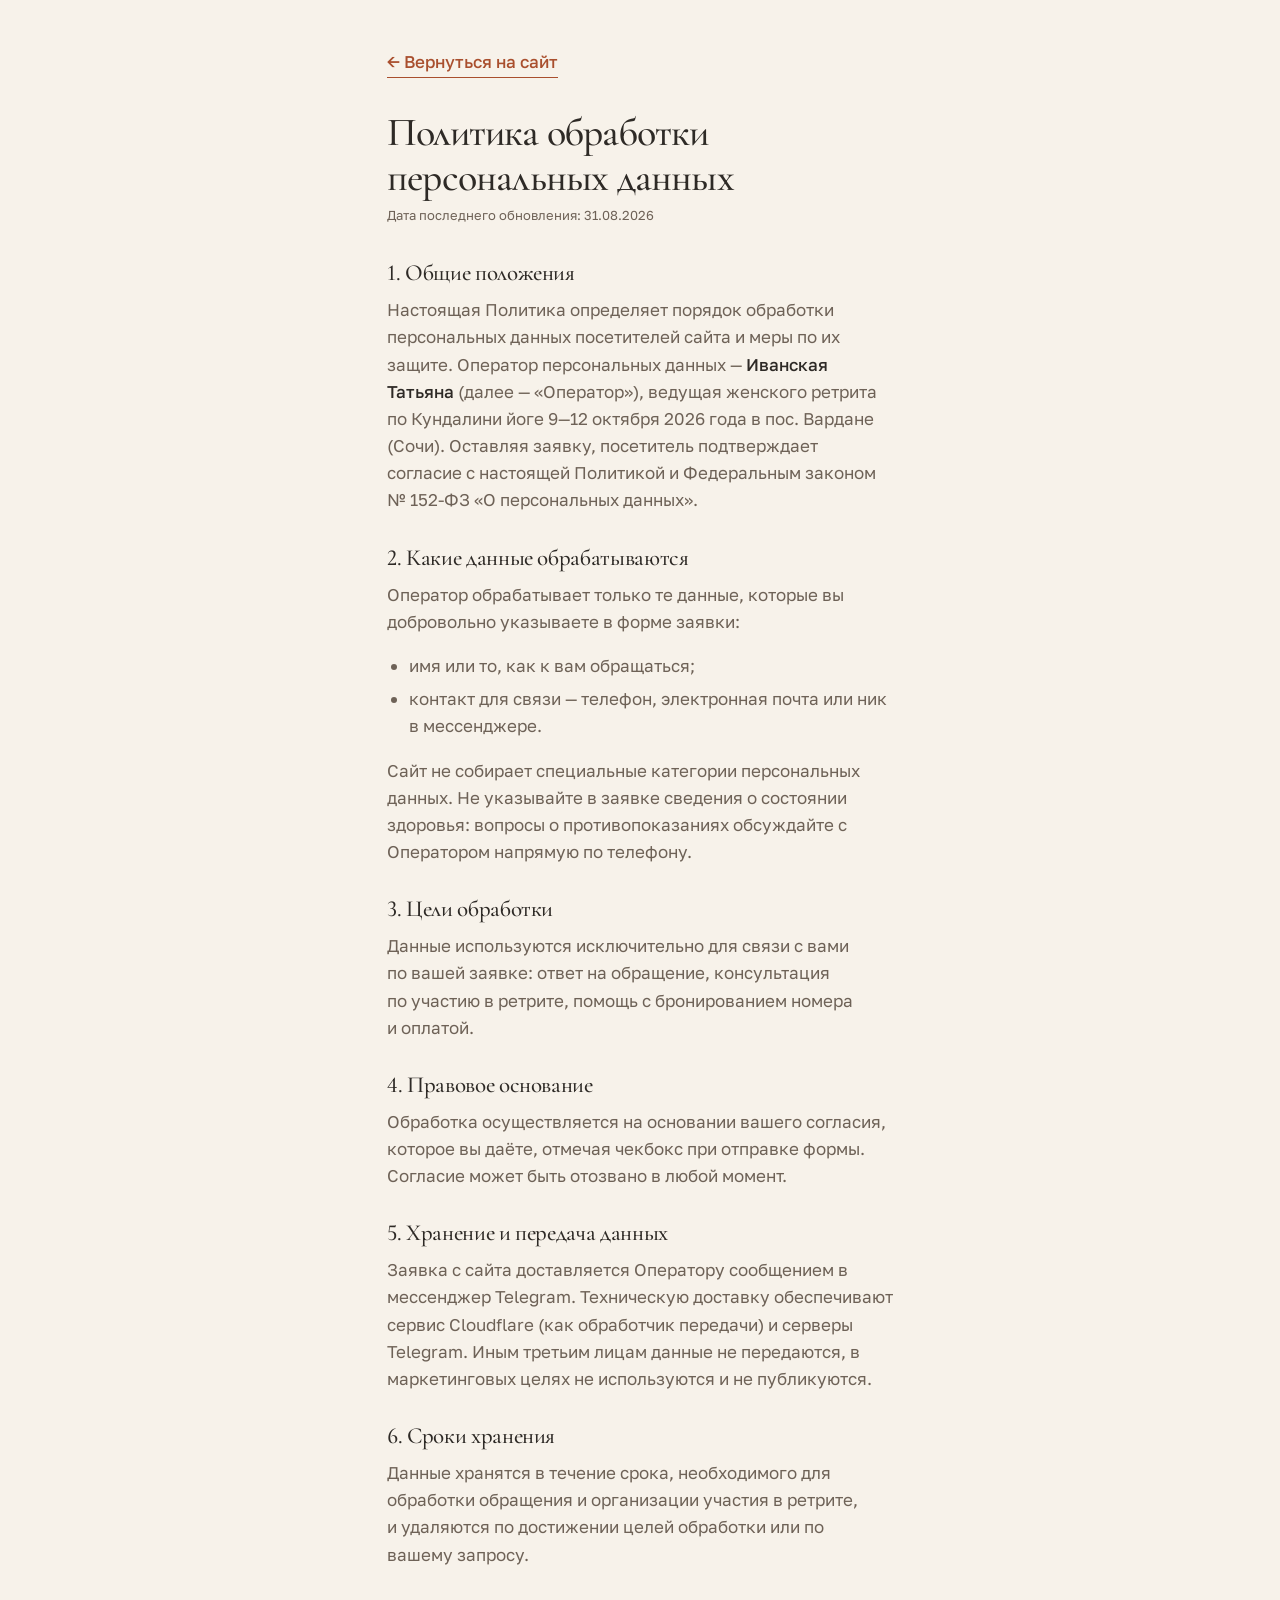
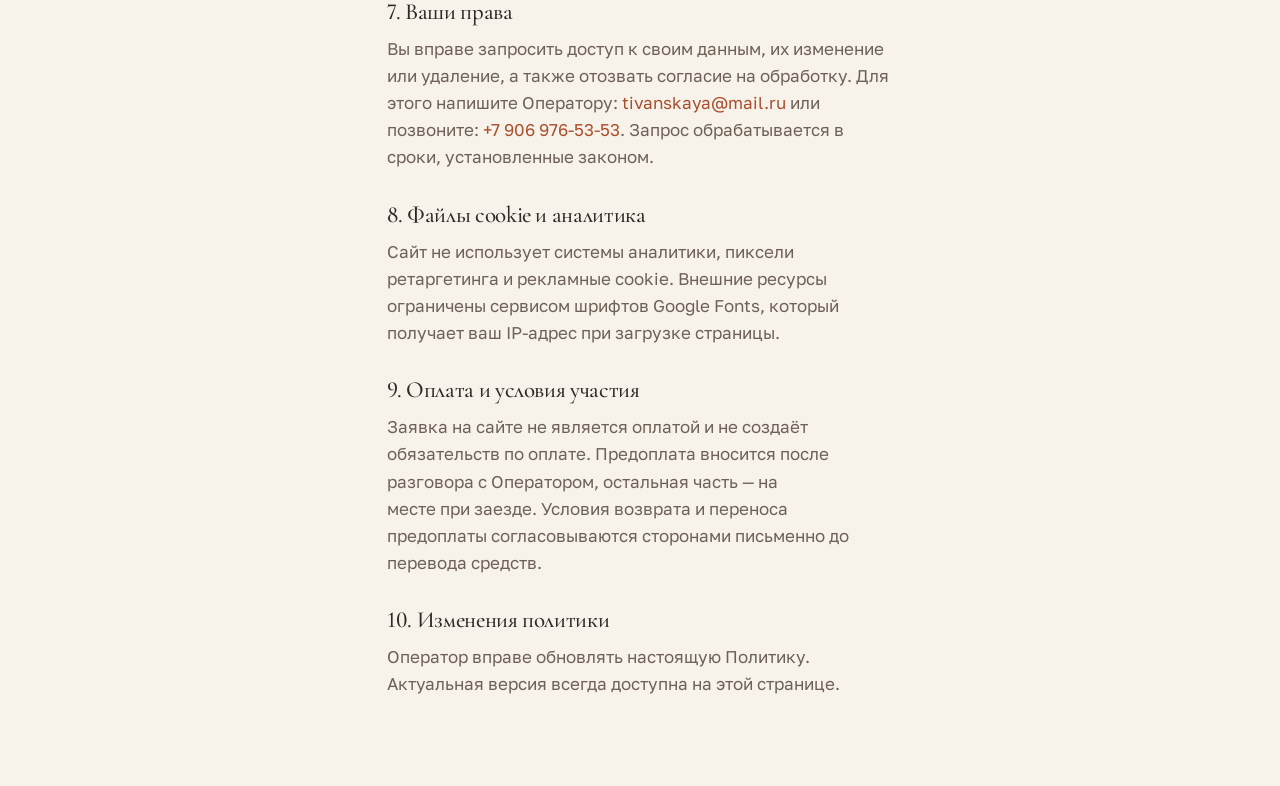
==== privacy.html @ 6db0ff9b "Лендинг женского ретрита в Вардане: первая версия Отдельный лендинг (не правка соседнего moresily.ru" ====
<!DOCTYPE html>
<html lang="ru">
<head>
<meta charset="UTF-8">
<meta name="viewport" content="width=device-width, initial-scale=1.0">
<meta name="robots" content="noindex">
<title>Политика обработки персональных данных — женский ретрит в Вардане</title>
<meta name="theme-color" content="#F7F2EA">
<link rel="icon" href="favicon.svg" type="image/svg+xml">
<link rel="preconnect" href="https://fonts.googleapis.com">
<link rel="preconnect" href="https://fonts.gstatic.com" crossorigin>
<link href="https://fonts.googleapis.com/css2?family=Cormorant+Garamond:wght@500&family=Golos+Text:wght@400;500&display=swap" rel="stylesheet">
<link rel="stylesheet" href="css/tokens.css">
<link rel="stylesheet" href="css/base.css">
<link rel="stylesheet" href="css/components.css">
<link rel="stylesheet" href="css/doc.css">
</head>
<body>
<article class="doc">
  <a class="link-u doc-back" href="./">← Вернуться на сайт</a>

  <h1>Политика обработки персональных данных</h1>
  <p class="cap doc-upd">Дата последнего обновления: 31.08.2026</p>

  <h2>1. Общие положения</h2>
  <p>Настоящая Политика определяет порядок обработки персональных данных посетителей сайта и меры по их защите. Оператор персональных данных — <b>Иванская Татьяна</b> (далее — «Оператор»), ведущая женского ретрита по Кундалини йоге 9—12 октября 2026 года в пос. Вардане (Сочи). Оставляя заявку, посетитель подтверждает согласие с настоящей Политикой и Федеральным законом № 152-ФЗ «О персональных данных».</p>

  <h2>2. Какие данные обрабатываются</h2>
  <p>Оператор обрабатывает только те данные, которые вы добровольно указываете в форме заявки:</p>
  <ul>
    <li>имя или то, как к вам обращаться;</li>
    <li>контакт для связи — телефон, электронная почта или ник в мессенджере.</li>
  </ul>
  <p>Сайт не собирает специальные категории персональных данных. Не указывайте в заявке сведения о состоянии здоровья: вопросы о противопоказаниях обсуждайте с Оператором напрямую по телефону.</p>

  <h2>3. Цели обработки</h2>
  <p>Данные используются исключительно для связи с вами по вашей заявке: ответ на обращение, консультация по участию в ретрите, помощь с бронированием номера и оплатой.</p>

  <h2>4. Правовое основание</h2>
  <p>Обработка осуществляется на основании вашего согласия, которое вы даёте, отмечая чекбокс при отправке формы. Согласие может быть отозвано в любой момент.</p>

  <h2>5. Хранение и передача данных</h2>
  <p>Заявка с сайта доставляется Оператору сообщением в мессенджер Telegram. Техническую доставку обеспечивают сервис Cloudflare (как обработчик передачи) и серверы Telegram. Иным третьим лицам данные не передаются, в маркетинговых целях не используются и не публикуются.</p>

  <h2>6. Сроки хранения</h2>
  <p>Данные хранятся в течение срока, необходимого для обработки обращения и организации участия в ретрите, и удаляются по достижении целей обработки или по вашему запросу.</p>

  <h2>7. Ваши права</h2>
  <p>Вы вправе запросить доступ к своим данным, их изменение или удаление, а также отозвать согласие на обработку. Для этого напишите Оператору: <a href="mailto:tivanskaya@mail.ru">tivanskaya@mail.ru</a> или позвоните: <a href="tel:+79069765353">+7 906 976-53-53</a>. Запрос обрабатывается в сроки, установленные законом.</p>

  <h2>8. Файлы cookie и аналитика</h2>
  <p>Сайт не использует системы аналитики, пиксели ретаргетинга и рекламные cookie. Внешние ресурсы ограничены сервисом шрифтов Google Fonts, который получает ваш IP-адрес при загрузке страницы.</p>

  <h2>9. Оплата и условия участия</h2>
  <p>Заявка на сайте не является оплатой и не создаёт обязательств по оплате. Предоплата вносится после разговора с Оператором, остальная часть — на месте при заезде. Условия возврата и переноса предоплаты согласовываются сторонами письменно до перевода средств.</p>

  <h2>10. Изменения политики</h2>
  <p>Оператор вправе обновлять настоящую Политику. Актуальная версия всегда доступна на этой странице.</p>
</article>
</body>
</html>
---- css/tokens.css ----
/* ============================================================
   ТОКЕНЫ. Арт-направление — Editorial (журнальный).
   Палитра светлая и тёплая: сливочная бумага, тёплые чернила,
   терракота как единственный акцент действия.

   Контрасты замерены (WCAG, отношение к --cream #F7F2EA):
     --ink   #2E2A26  → 12.8:1   наборный текст
     --ink-2 #6E6257  →  5.3:1   второстепенный текст
     --terra #A94F2E  →  4.9:1   акцент на светлом; на белом 5.5:1
   На тёмной заливке --deep #33403F:
     --cream → 9.7:1        --terra-lite #E0A46B → 5.0:1
   ⚠️ --terra на --deep даёт 2.0:1 — на тёмном берём только --terra-lite.
   ⚠️ --terra-lite на светлом даёт 1.9:1 — на светлом не применять.
   ============================================================ */
:root {
  /* цвет */
  --cream:#F7F2EA;
  --sand:#EDE3D6;
  --ink:#2E2A26;
  --ink-2:#6E6257;
  --ink-3:#5A4F45;   /* подписи 12–13px: 7.1:1 к --cream, --ink-2 даёт только 5.3 */
  --terra:#A94F2E;
  --terra-lite:#E0A46B;
  --deep:#33403F;

  --line:rgba(46,42,38,.18);
  --line-soft:rgba(46,42,38,.10);
  --line-cream:rgba(247,242,234,.24);
  --on-deep-2:rgba(247,242,234,.86);

  /* шкала: 88 / 46 / 26 / 21 / 17 / 15 / 13 */
  --fs-display:clamp(44px, 8.4vw, 88px);
  --fs-h2:clamp(30px, 4.6vw, 46px);
  --fs-h3:clamp(20px, 1.8vw, 26px);
  --fs-lead:clamp(18px, 1.6vw, 21px);
  --fs-body:16px;
  --fs-small:15px;
  --fs-label:12px;

  /* ритм: два значения вертикальных отступов, внутренние кратны 8 */
  --py:clamp(48px, 6.4vw, 80px);
  --py-lg:clamp(64px, 8.4vw, 108px);
  --px:20px;

  --w-page:1180px;
  --w-text:62ch;
  --hh:58px;              /* высота шапки */
  --r:4px;                /* Editorial: почти без скруглений */
  --ease:cubic-bezier(.33,1,.68,1);
}
@media (min-width:640px)  { :root { --px:40px;  --hh:64px; --fs-body:17px; --fs-label:13px; } }
@media (min-width:1024px) { :root { --px:64px;  --hh:72px; } }
@media (min-width:1280px) { :root { --px:88px; } }
---- css/base.css ----
/* ============================================================
   БАЗА: сброс, типографика, утилиты раскладки.
   Гарнитуры: Cormorant Garamond (заголовки, крупные цифры, цитаты)
   и Golos Text (текст и UI). Больше двух не вводить.
   ============================================================ */
*, *::before, *::after { box-sizing:border-box; }

html {
  -webkit-text-size-adjust:100%;
  scroll-behavior:smooth;
}

body {
  margin:0;
  background:var(--cream);
  color:var(--ink);
  overflow-x:hidden;
  font-family:'Golos Text', system-ui, -apple-system, sans-serif;
  font-weight:400;
  font-size:var(--fs-body);
  line-height:1.6;
  text-wrap:pretty;
  font-variant-numeric:lining-nums;
  -webkit-tap-highlight-color:transparent;
}

img { max-width:100%; display:block; }
p { margin:0 0 1em; }
p:last-child { margin-bottom:0; }

a { color:var(--terra); text-decoration:none; }

/* фокус виден всегда — иначе страница непроходима с клавиатуры */
:focus-visible { outline:2px solid var(--terra); outline-offset:3px; }

button, input, textarea, select { font:inherit; color:inherit; }
button { -webkit-tap-highlight-color:transparent; touch-action:manipulation; }

/* якорь не должен уезжать под фиксированную шапку */
[id] { scroll-margin-top:calc(var(--hh) + 16px); }

/* ---------- заголовки ---------- */
h1, h2, h3, blockquote, .display, .figure-n {
  font-family:'Cormorant Garamond', Georgia, 'Times New Roman', serif;
  font-weight:500;
  font-style:normal;
}
h1 { margin:0; font-size:var(--fs-display); line-height:1.02; letter-spacing:-.02em; }
h2 { margin:0 0 20px; font-size:var(--fs-h2); line-height:1.08; letter-spacing:-.015em; text-wrap:balance; }
h3 { margin:0 0 8px; font-size:var(--fs-h3); line-height:1.2; letter-spacing:-.01em; }

/* ---------- текстовые роли ---------- */
.lead { font-size:var(--fs-lead); line-height:1.5; color:var(--ink-2); }
.muted { color:var(--ink-2); }
.small { font-size:var(--fs-small); line-height:1.55; }
.cap { font-size:var(--fs-label); line-height:1.5; color:var(--ink-2); }
.text { max-width:var(--w-text); }

/* цифры всегда моноширинные по ширине знака — колонки не пляшут */
/* ⚠️ Cormorant Garamond по умолчанию даёт старостильные цифры: «11»
   выглядит как две палочки, а ноль проваливается ниже строки.
   Для чисел-фактов включаем маюскульные и табличные. */
.figure-n, .price, .stat-n, .card-n, .rail-n, time { font-variant-numeric:lining-nums tabular-nums; }

/* ---------- сигнатурный приём: линейка раздела ----------
   Одна тонкая линия, слева номер антиквой, справа лейбл в разрядку.
   Повторяется по странице пять раз и держит журнальный ритм. */
.rail {
  position:relative;
  display:flex;
  align-items:baseline;
  gap:16px;
  margin:0 0 28px;
  padding-top:14px;
}
/* линия — псевдоэлементом, чтобы её можно было прочертить (см. motion.css) */
.rail::before {
  content:'';
  position:absolute; inset:0 0 auto;
  height:1px; background:var(--ink);
  transform-origin:left;
}
.rail-n {
  font-family:'Cormorant Garamond', Georgia, serif;
  font-size:20px;
  line-height:1;
  color:var(--terra);
  font-variant-numeric:tabular-nums;
}
.rail-t {
  font-size:var(--fs-label);
  font-weight:500;
  letter-spacing:.16em;
  text-transform:uppercase;
  line-height:1.4;
  color:var(--ink-3);
}
.on-deep .rail::before { background:var(--line-cream); }
.on-deep .rail-n { color:var(--terra-lite); }
.on-deep .rail-t { color:var(--on-deep-2); }

/* ---------- секции и сетки ---------- */
.wrap { width:100%; max-width:var(--w-page); margin-inline:auto; }
.sec { padding:var(--py) var(--px); }
.sec--lg { padding-block:var(--py-lg); }
.sec--sand { background:var(--sand); }
.sec--deep { background:var(--deep); color:var(--cream); }

/* на тёмной заливке наборный текст сплошной, без прозрачности */
.on-deep h2, .on-deep h3, .on-deep p, .on-deep li { color:var(--cream); }
.on-deep .lead, .on-deep .muted, .on-deep .small { color:var(--on-deep-2); }
.on-deep a { color:var(--terra-lite); }

.grid { display:grid; gap:16px; }
.g2, .g3, .g4 { display:grid; gap:16px; grid-template-columns:1fr; }
@media (min-width:640px) {
  .g2 { grid-template-columns:repeat(2,1fr); }
  .g3 { grid-template-columns:repeat(2,1fr); }
  .g4 { grid-template-columns:repeat(2,1fr); gap:24px 20px; }
}
@media (min-width:1024px) {
  .g3 { grid-template-columns:repeat(3,1fr); }
  .g4 { grid-template-columns:repeat(4,1fr); }
}

.hr { height:1px; background:var(--line); border:0; margin:0; }
.on-deep .hr { background:var(--line-cream); }

/* ---------- доступность ---------- */
.sr-only {
  position:absolute; width:1px; height:1px; padding:0; margin:-1px;
  overflow:hidden; clip:rect(0 0 0 0); white-space:nowrap; border:0;
}
a.skip:focus {
  position:fixed; left:12px; top:12px; z-index:60;
  width:auto; height:auto; clip:auto; margin:0;
  background:var(--terra); color:#fff; padding:12px 20px; border-radius:var(--r);
}
---- css/components.css ----
/* ============================================================
   КОМПОНЕНТЫ: шапка, навигация, кнопки, карточки, аккордеоны,
   кадры, форма, липкая полоса действия.
   ============================================================ */

/* ---------- шапка ----------
   Страница начинается со светлого экрана, поэтому шапка сразу
   тёмным текстом по кремовому — без «прозрачной над фото» фазы. */
.hd {
  position:fixed; inset:0 0 auto; z-index:40;
  height:var(--hh);
  display:flex; align-items:center; justify-content:space-between;
  gap:16px;
  padding-inline:var(--px);
  background:rgba(247,242,234,.92);
  backdrop-filter:blur(10px);
  border-bottom:1px solid transparent;
  transition:border-color .25s ease;
}
.hd.is-scrolled { border-bottom-color:var(--line); }

.hd-brand {
  display:inline-flex; align-items:center; min-height:44px;
  font-family:'Cormorant Garamond', Georgia, serif;
  font-size:19px; line-height:1; letter-spacing:.01em; color:var(--ink);
  white-space:nowrap;
}
.hd-brand span { color:var(--terra); }

.hd-nav { display:none; gap:28px; }
.hd-nav a {
  display:inline-flex; align-items:center; min-height:44px;
  font-size:var(--fs-small); color:var(--ink-2);
  transition:color .2s var(--ease);
}
.hd-nav a:hover { color:var(--ink); }
/* .btn задаёт display:inline-flex тем же весом селектора и объявлен ниже,
   поэтому прячем кнопку шапки через .hd — иначе она вылезает на телефоне */
.hd .hd-cta { display:none; }
@media (min-width:1024px) {
  .hd-nav { display:flex; }
  .hd .hd-cta { display:inline-flex; }
}

.burger {
  display:inline-flex; flex-direction:column; justify-content:center; gap:5px;
  width:44px; height:44px; margin-right:-10px;
  padding:0 10px; border:0; background:none; cursor:pointer;
}
.burger span {
  display:block; height:1.5px; background:var(--ink);
  transition:transform .2s ease;
}
.burger[aria-expanded="true"] span:nth-child(1) { transform:translateY(3.25px) rotate(45deg); }
.burger[aria-expanded="true"] span:nth-child(2) { transform:translateY(-3.25px) rotate(-45deg); }
@media (min-width:1024px) { .burger { display:none; } }

.nav-panel { display:none; }
.nav-panel.is-open {
  display:flex; flex-direction:column;
  position:fixed; inset:var(--hh) 0 auto; z-index:39;
  padding:4px var(--px) 20px;
  background:var(--cream);
  border-bottom:1px solid var(--line);
}
.nav-panel a {
  color:var(--ink); font-size:17px; padding:15px 0;
  border-bottom:1px solid var(--line-soft);
}
.nav-panel a:last-child { border-bottom:0; color:var(--terra); }

/* ---------- кнопки ---------- */
.btn {
  display:inline-flex; align-items:center; justify-content:center; text-align:center;
  min-height:56px; padding:16px 32px;
  background:var(--terra); color:#fff;
  border:1px solid var(--terra); border-radius:var(--r);
  font-weight:500; font-size:17px; line-height:1.2; cursor:pointer;
  transition:background .2s var(--ease), border-color .2s var(--ease);
}
.btn:hover { background:#8F4326; border-color:#8F4326; color:#fff; }
.btn:active { background:#7C3A20; border-color:#7C3A20; }
.btn[disabled] { opacity:.55; cursor:default; }

.btn--ghost {
  background:none; color:var(--ink); border-color:var(--ink);
  min-height:48px; padding:12px 26px; font-size:var(--fs-small);
}
.btn--ghost:hover { background:var(--ink); color:var(--cream); border-color:var(--ink); }
.on-deep .btn--ghost { color:var(--cream); border-color:var(--line-cream); }
.on-deep .btn--ghost:hover { background:var(--cream); color:var(--ink); border-color:var(--cream); }

.link-u {
  display:inline-block; font-weight:500;
  border-bottom:1px solid currentColor; padding-bottom:2px;
  transition:opacity .2s var(--ease);
}
.link-u:hover { opacity:.7; }

.cta-note { margin:12px 0 0; font-size:var(--fs-small); color:var(--ink-2); }
.on-deep .cta-note { color:var(--on-deep-2); }

/* ---------- карточки ---------- */
.card {
  padding:24px 22px;
  background:var(--sand);
  border-radius:var(--r);
}
@media (min-width:1024px) { .card { padding:32px 28px; } }
.card p { color:var(--ink-2); margin:0; }
.card h3 { margin:0 0 8px; }
.sec--sand .card { background:var(--cream); }
.on-deep .card { background:rgba(247,242,234,.08); }
.on-deep .card p { color:var(--on-deep-2); }

.card-n {
  display:block; margin-bottom:14px;
  font-family:'Cormorant Garamond', Georgia, serif;
  font-size:30px; line-height:1; color:var(--terra);
  font-variant-numeric:tabular-nums;
}

/* строчный список «пункт — описание», без рамок */
.rows { list-style:none; margin:0; padding:0; }
.rows li {
  display:grid; gap:2px;
  padding:18px 0;
  border-top:1px solid var(--line-soft);
}
.rows li:last-child { border-bottom:1px solid var(--line-soft); }
.rows b { font-weight:500; }
.rows span { color:var(--ink-2); max-width:var(--w-text); }
@media (min-width:640px) {
  .rows li { grid-template-columns:minmax(0,260px) minmax(0,1fr); gap:24px; }
}
.on-deep .rows li { border-color:var(--line-cream); }
.on-deep .rows span { color:var(--on-deep-2); }

/* ---------- цифры ---------- */
.stats { display:grid; grid-template-columns:repeat(2,1fr); gap:28px 20px; }
@media (min-width:640px) { .stats { grid-template-columns:repeat(4,1fr); } }
.stat-n {
  display:block;
  font-family:'Cormorant Garamond', Georgia, serif;
  font-weight:500;
  font-size:clamp(38px, 5.6vw, 62px);
  line-height:1;
  letter-spacing:-.02em;
}
.stat-l {
  display:block; margin-top:10px;
  font-size:var(--fs-label); font-weight:500;
  letter-spacing:.12em; text-transform:uppercase;
  color:var(--ink-3);
}
.stat-n em { font-style:normal; color:var(--terra); }
.on-deep .stat-l { color:var(--on-deep-2); }
.on-deep .stat-n em { color:var(--terra-lite); }

/* ---------- аккордеон ----------
   <details> работает без JS и с клавиатуры, текст всегда в DOM.
   От 1024px JS раскрывает всё и прячет знак. */
.acc { border-top:1px solid var(--line-soft); }
.acc:last-of-type { border-bottom:1px solid var(--line-soft); }
.acc > summary {
  display:grid; grid-template-columns:minmax(0,1fr) 24px; gap:16px;
  align-items:start;
  padding:18px 0; min-height:44px;
  list-style:none; cursor:pointer;
}
.acc > summary::-webkit-details-marker { display:none; }
.acc > summary h3 { margin:0; }
.acc-sign {
  justify-self:end; align-self:center;
  font-family:'Cormorant Garamond', Georgia, serif;
  font-size:24px; line-height:1; color:var(--terra);
}
.acc:not([open]) .acc-sign::before { content:'+'; }
.acc[open] .acc-sign::before { content:'\2212'; }
.acc-body { padding:0 0 20px; max-width:var(--w-text); }
.acc-body p { color:var(--ink-2); margin:0; }
.on-deep .acc, .on-deep .acc:last-of-type { border-color:var(--line-cream); }
.on-deep .acc-sign { color:var(--terra-lite); }
.on-deep .acc-body p { color:var(--on-deep-2); }

/* ---------- кадры ----------
   aspect-ratio + cover: подстановка другого файла не двигает вёрстку. */
.ph { position:relative; overflow:hidden; background:var(--sand); border-radius:var(--r); }
.ph img { width:100%; height:100%; object-fit:cover; }
.ph-cap {
  margin:10px 0 0;
  font-size:var(--fs-label); line-height:1.5; color:var(--ink-3);
}
figure { margin:0; }

/* полоса-пауза во всю ширину экрана */
.bleed { position:relative; height:clamp(220px, 32vw, 420px); }
.bleed .ph { position:absolute; inset:0; border-radius:0; }
.bleed .scrim {
  position:absolute; inset:0; z-index:1;
  background:linear-gradient(to top, rgba(30,28,25,.8) 0%, rgba(30,28,25,.3) 46%, rgba(30,28,25,0) 78%);
}
.bleed figcaption {
  position:absolute; inset:auto 0 0; z-index:2;
  margin:0; padding:0 var(--px) clamp(22px, 3vw, 40px);
  color:var(--cream);
}
.bleed figcaption > * { max-width:var(--w-page); margin-inline:auto; }
.bleed-h {
  font-family:'Cormorant Garamond', Georgia, serif;
  font-weight:500;
  font-size:clamp(26px, 3.6vw, 42px); line-height:1.1; margin:0 0 6px;
  color:var(--cream);
}
.bleed-p { margin:0; max-width:52ch; color:rgba(247,242,234,.9); font-size:var(--fs-small); }

/* ---------- форма ---------- */
.field { display:grid; gap:6px; }
.field label {
  font-size:var(--fs-label); font-weight:500;
  letter-spacing:.1em; text-transform:uppercase; color:var(--on-deep-2);
}
.field input[type=text] {
  width:100%;
  /* 16px минимум: на меньшем iOS зумит страницу при фокусе */
  font-size:16px;
  color:var(--cream); background:transparent;
  border:1px solid var(--line-cream); border-radius:var(--r);
  padding:16px 18px; min-height:56px;
  transition:border-color .18s ease;
}
.field input::placeholder { color:rgba(247,242,234,.5); }
.field input:focus { outline:none; border-color:var(--terra-lite); }
.field input[aria-invalid="true"] { border-color:var(--terra-lite); }
.field-err { margin:0; font-size:var(--fs-small); color:var(--terra-lite); }

.consent { display:grid; grid-template-columns:24px minmax(0,1fr); gap:12px; align-items:center; min-height:44px; }
.consent input { width:24px; height:24px; margin:0; accent-color:var(--terra-lite); }
.consent label {
  font-size:var(--fs-small); line-height:1.5; color:var(--on-deep-2);
  text-transform:none; letter-spacing:0; font-weight:400;
}
.consent a { color:var(--cream); border-bottom:1px solid var(--line-cream); }

.form-status { margin:0; font-size:var(--fs-small); line-height:1.55; color:var(--cream); }
.form-status.is-err { color:var(--terra-lite); }
.hp { position:absolute; left:-9999px; width:1px; height:1px; overflow:hidden; }

/* ---------- липкая полоса действия ---------- */
.bar {
  position:fixed; inset:auto 0 0; z-index:35;
  display:none; grid-template-columns:minmax(0,1fr) auto;
  gap:12px; align-items:center;
  padding:10px 16px calc(10px + env(safe-area-inset-bottom));
  background:rgba(51,64,63,.97);
  transform:translateY(110%);
  transition:transform .2s ease;
}
.bar.is-shown { transform:none; }
.bar p { margin:0; font-size:12px; line-height:1.35; color:var(--on-deep-2); }
.bar b { display:block; color:var(--cream); font-weight:500; font-size:14px; white-space:nowrap; }
@media (min-width:400px) { .bar p { font-size:13px; } .bar b { font-size:15px; } }
.bar .btn { min-height:44px; padding:11px 20px; font-size:var(--fs-small); }
@media (max-width:1023px) {
  .bar { display:grid; }
  body { padding-bottom:76px; }
}
---- css/doc.css ----
/* Текстовая страница (политика, оферта): одна колонка, мера строки
   по --w-text, без шапки и липких панелей. */
.doc {
  max-width:var(--w-text);
  margin-inline:auto;
  padding:48px var(--px) 88px;
}
.doc-back { margin-bottom:32px; color:var(--terra); }
.doc h1 { font-size:clamp(28px, 4vw, 40px); line-height:1.12; margin:0 0 6px; }
.doc-upd { margin:0 0 36px; }
.doc h2 { font-size:var(--fs-h3); margin:32px 0 10px; }
.doc p, .doc li { color:var(--ink-2); }
.doc b { color:var(--ink); font-weight:500; }
.doc ul { padding-left:22px; margin:0 0 1em; }
.doc li { margin-bottom:6px; }
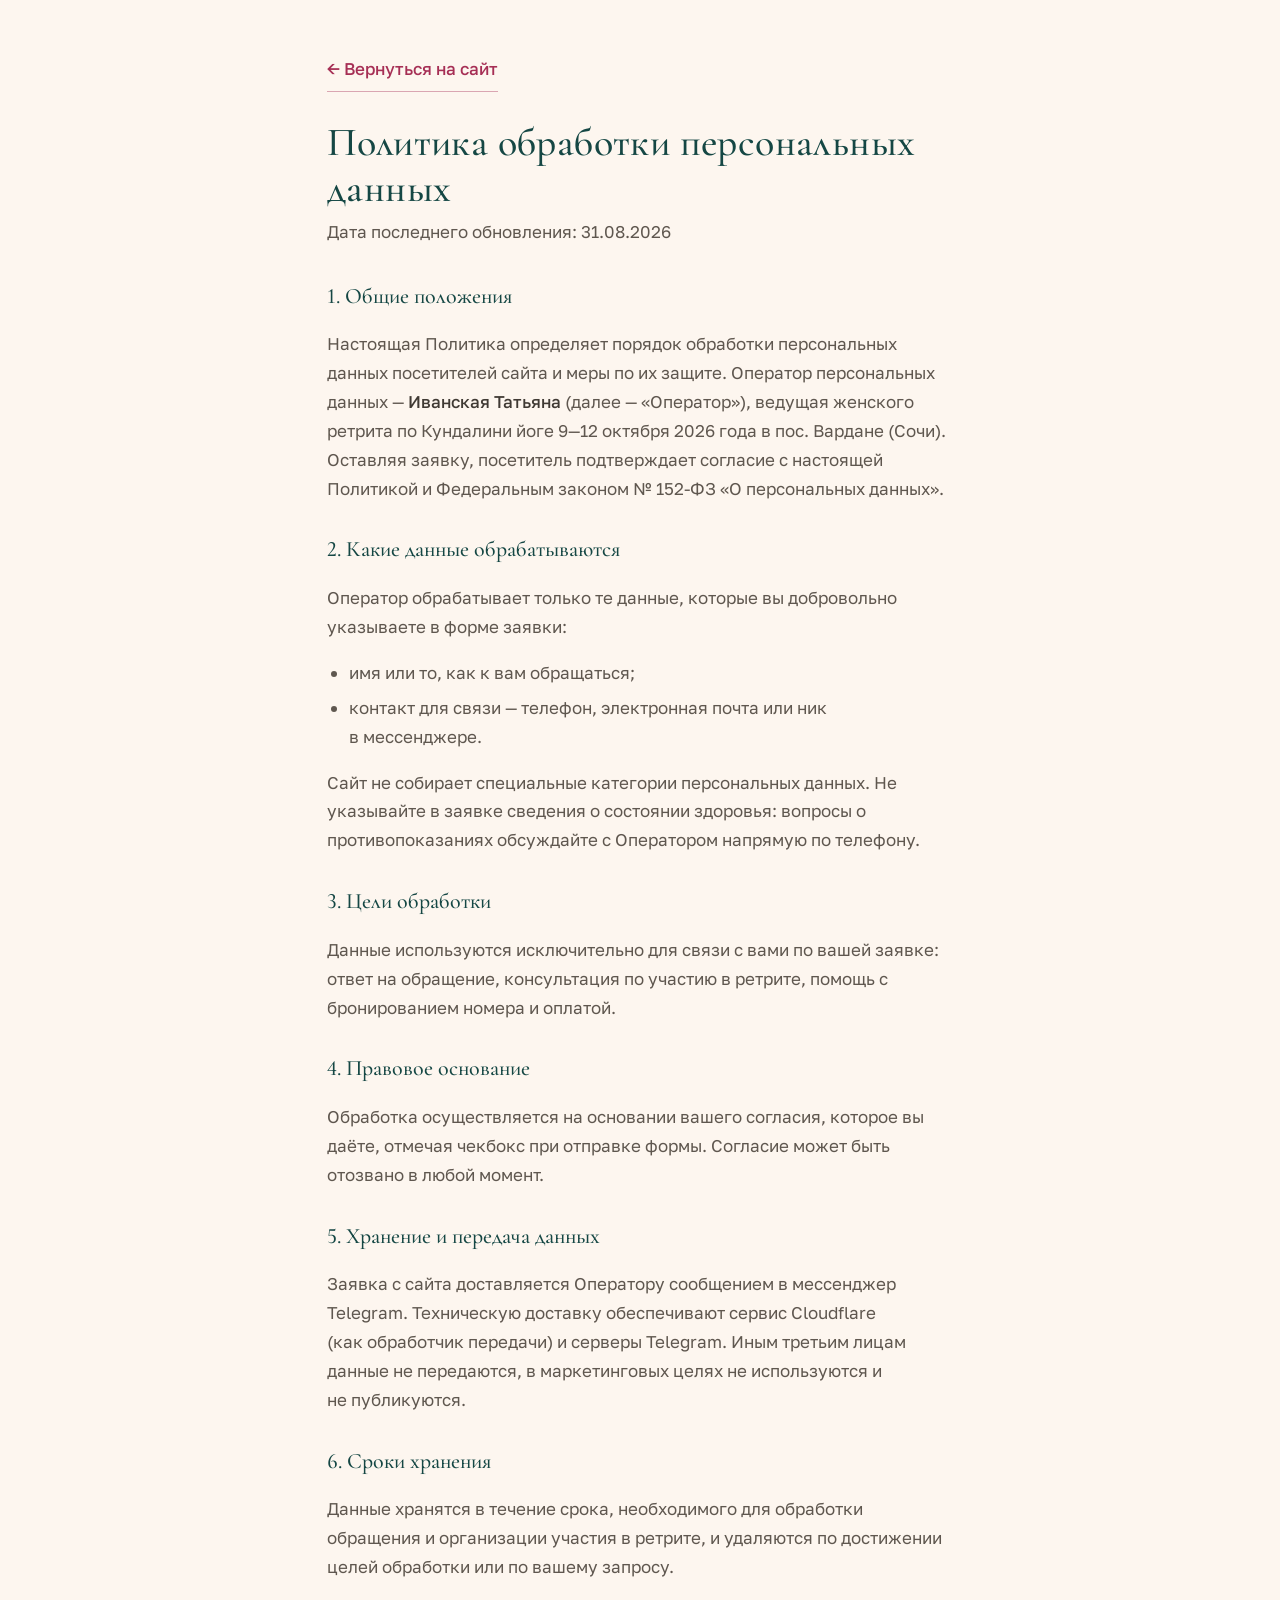
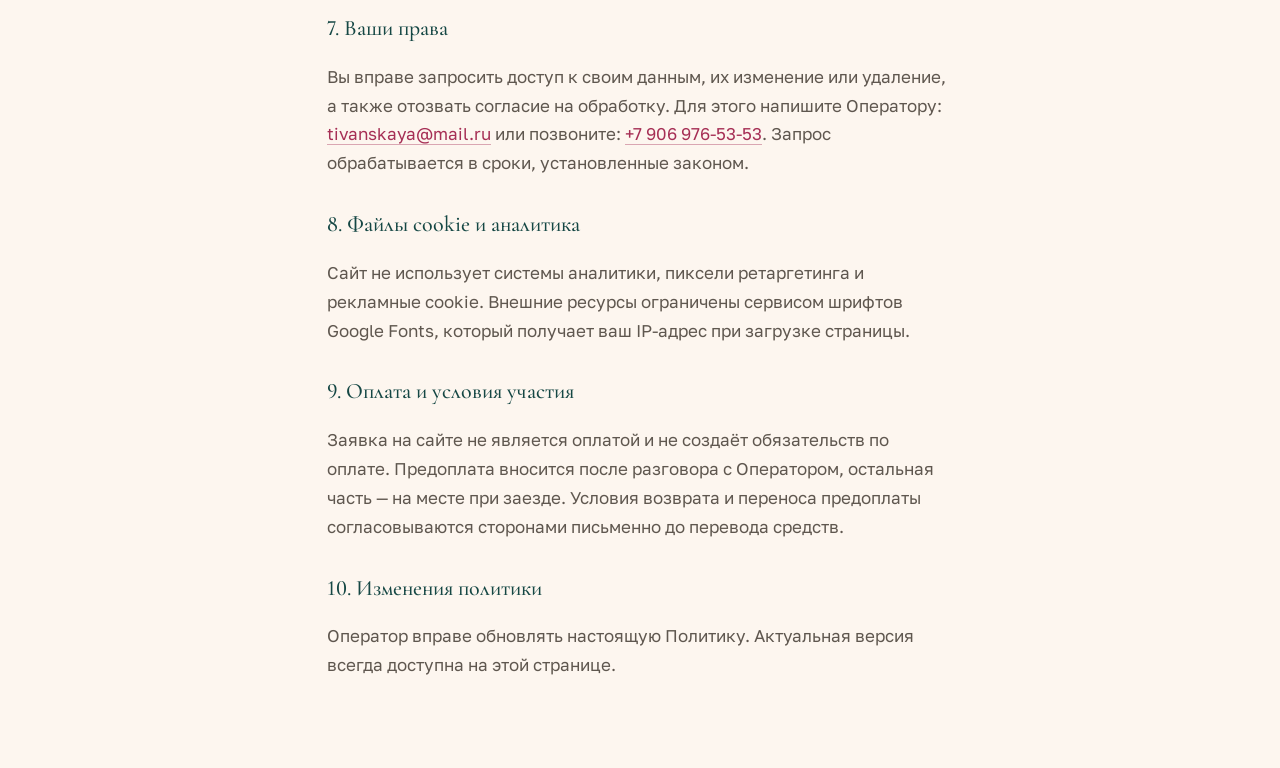
==== commit c05ed3ed: "update landing" ====
--- a/privacy.html
+++ b/privacy.html
@@ -4,12 +4,13 @@
 <meta charset="UTF-8">
 <meta name="viewport" content="width=device-width, initial-scale=1.0">
 <meta name="robots" content="noindex">
+<link rel="canonical" href="https://xenaja.github.io/vardane-retreat/privacy.html">
 <title>Политика обработки персональных данных — женский ретрит в Вардане</title>
-<meta name="theme-color" content="#F7F2EA">
+<meta name="theme-color" content="#FDF6EF">
 <link rel="icon" href="favicon.svg" type="image/svg+xml">
 <link rel="preconnect" href="https://fonts.googleapis.com">
 <link rel="preconnect" href="https://fonts.gstatic.com" crossorigin>
-<link href="https://fonts.googleapis.com/css2?family=Cormorant+Garamond:wght@500&family=Golos+Text:wght@400;500&display=swap" rel="stylesheet">
+<link href="https://fonts.googleapis.com/css2?family=Cormorant+Garamond:wght@500;600&family=Golos+Text:wght@400;500&display=swap" rel="stylesheet">
 <link rel="stylesheet" href="css/tokens.css">
 <link rel="stylesheet" href="css/base.css">
 <link rel="stylesheet" href="css/components.css">
@@ -17,7 +18,7 @@
 </head>
 <body>
 <article class="doc">
-  <a class="link-u doc-back" href="./">← Вернуться на сайт</a>
+  <a class="doc-back" href="./">← Вернуться на сайт</a>
 
   <h1>Политика обработки персональных данных</h1>
   <p class="cap doc-upd">Дата последнего обновления: 31.08.2026</p>
--- a/css/tokens.css
+++ b/css/tokens.css
@@ -1,53 +1,91 @@
 /* ============================================================
-   ТОКЕНЫ. Арт-направление — Editorial (журнальный).
-   Палитра светлая и тёплая: сливочная бумага, тёплые чернила,
-   терракота как единственный акцент действия.
+   ТОКЕНЫ — по хэндофу design_handoff_vardane_retreat/README.md.
+   Дизайн утверждён и заморожен: значения менять только по
+   технической необходимости и с записью в DECISIONS.md.
 
-   Контрасты замерены (WCAG, отношение к --cream #F7F2EA):
-     --ink   #2E2A26  → 12.8:1   наборный текст
-     --ink-2 #6E6257  →  5.3:1   второстепенный текст
-     --terra #A94F2E  →  4.9:1   акцент на светлом; на белом 5.5:1
-   На тёмной заливке --deep #33403F:
-     --cream → 9.7:1        --terra-lite #E0A46B → 5.0:1
-   ⚠️ --terra на --deep даёт 2.0:1 — на тёмном берём только --terra-lite.
-   ⚠️ --terra-lite на светлом даёт 1.9:1 — на светлом не применять.
+   Контрасты проверены при приёмке макета (к #FDF6EF, если не сказано иное):
+     raspberry #A62F55  6.21:1   заголовки, номера рельсов
+     coral     #C4685E  3.83:1 к белому — только крупное и маркеры
+     body      #5F574F  6.62:1   абзацы
+     muted     #6B6357  5.09:1 к персику — подписи 14px
+     emerald   #154744 10.41:1 к белому — заголовки карточек
+   На изумрудной заливке #154744:
+     ivory  #FDF6EF 9.72:1 · apricot #F0C3A9 6.49:1 · cream .72 5.45:1
+   ⚠️ Отклонение от макета: прозрачность cream для строки 14px поднята
+   с .6 до .68 — на .6 выходило 4.28:1, ниже нормы.
    ============================================================ */
 :root {
-  /* цвет */
-  --cream:#F7F2EA;
-  --sand:#EDE3D6;
-  --ink:#2E2A26;
-  --ink-2:#6E6257;
-  --ink-3:#5A4F45;   /* подписи 12–13px: 7.1:1 к --cream, --ink-2 даёт только 5.3 */
-  --terra:#A94F2E;
-  --terra-lite:#E0A46B;
-  --deep:#33403F;
+  /* фоны */
+  --ivory:#FDF6EF;
+  --ivory-2:#FBF1E8;
+  --ivory-3:#FBF0E7;
+  --peach:#FAEBE2;
+  --peach-light:#FFF6EF;
+  --card:#FFFFFF;
+  --sun:#FFE6CE;
+  --sea-mist:#E4F0ED;
+  --stone:#F3EFE7;
+  --blush:#F6EDE9;
 
-  --line:rgba(46,42,38,.18);
-  --line-soft:rgba(46,42,38,.10);
-  --line-cream:rgba(247,242,234,.24);
-  --on-deep-2:rgba(247,242,234,.86);
+  /* акценты */
+  --raspberry:#A62F55;
+  --coral:#C4685E;
+  --coral-dark:#A6534A;
+  --emerald:#154744;
+  --emerald-2:#123B3C;
+  --apricot:#F0C3A9;
+  --cream:#F7EBE3;
+  --sea:#3C5A55;
 
-  /* шкала: 88 / 46 / 26 / 21 / 17 / 15 / 13 */
-  --fs-display:clamp(44px, 8.4vw, 88px);
-  --fs-h2:clamp(30px, 4.6vw, 46px);
-  --fs-h3:clamp(20px, 1.8vw, 26px);
-  --fs-lead:clamp(18px, 1.6vw, 21px);
-  --fs-body:16px;
-  --fs-small:15px;
-  --fs-label:12px;
+  /* текст */
+  --ink:#403A34;
+  --body:#514A44;
+  --body-2:#5F574F;
+  --muted:#6B6357;
+  --muted-2:#4A443C;
+  --muted-3:#6E665D;
 
-  /* ритм: два значения вертикальных отступов, внутренние кратны 8 */
-  --py:clamp(48px, 6.4vw, 80px);
-  --py-lg:clamp(64px, 8.4vw, 108px);
-  --px:20px;
+  /* на тёмном */
+  --on-dark:#F6F0E6;
+  --on-dark-90:rgba(247,235,227,.82);
+  --on-dark-80:rgba(247,235,227,.78);
+  --on-dark-75:rgba(247,235,227,.75);
+  --on-dark-72:rgba(247,235,227,.72);
+  --on-dark-70:rgba(247,235,227,.70);
+  --on-dark-68:rgba(247,235,227,.68);  /* было .6 — не проходило по контрасту */
 
+  /* линии и контуры */
+  --line:rgba(21,71,68,.12);
+  --line-2:rgba(21,71,68,.14);
+  --line-head:rgba(21,71,68,.09);
+  --card-border:rgba(166,47,85,.16);
+  --card-border-2:rgba(166,47,85,.18);
+  --line-dark:rgba(247,235,227,.22);
+  --line-input:rgba(247,235,227,.35);
+
+  /* тени */
+  --sh-num:0 18px 34px -28px rgba(21,71,68,.45);
+  --sh-card:0 18px 36px -30px rgba(21,71,68,.5);
+  --sh-card-hover:0 24px 44px -32px rgba(21,71,68,.5);
+  --sh-hero:0 30px 70px -40px rgba(21,71,68,.5);
+  --sh-price:0 30px 60px -40px rgba(21,71,68,.8);
+
+  /* типографика */
+  --fs-h1:clamp(34px, 4.6vw, 64px);
+  --fs-h2:clamp(34px, 4.4vw, 58px);
+  --fs-h2-sm:clamp(32px, 4vw, 52px);
+  --fs-quote:clamp(26px, 2.8vw, 36px);
+  --fs-lead:20px;
+  --fs-body:17px;
+  --fs-small:16px;
+  --fs-label:14px;
+
+  /* сетка и ритм */
   --w-page:1180px;
-  --w-text:62ch;
-  --hh:58px;              /* высота шапки */
-  --r:4px;                /* Editorial: почти без скруглений */
-  --ease:cubic-bezier(.33,1,.68,1);
+  --px:28px;
+  --py:104px;
+  --py-lg:118px;
+  --arc:80px;          /* дуга на стыке секций */
+  --ease:cubic-bezier(.2,.7,.2,1);
 }
-@media (min-width:640px)  { :root { --px:40px;  --hh:64px; --fs-body:17px; --fs-label:13px; } }
-@media (min-width:1024px) { :root { --px:64px;  --hh:72px; } }
-@media (min-width:1280px) { :root { --px:88px; } }
+@media (max-width:720px) { :root { --px:20px; --py:72px; --py-lg:80px; --arc:48px; --fs-lead:19px; } }
--- a/css/base.css
+++ b/css/base.css
@@ -1,24 +1,25 @@
 /* ============================================================
-   БАЗА: сброс, типографика, утилиты раскладки.
-   Гарнитуры: Cormorant Garamond (заголовки, крупные цифры, цитаты)
-   и Golos Text (текст и UI). Больше двух не вводить.
+   БАЗА: сброс, типографика, рельсы разделов, утилиты раскладки.
+   Гарнитуры по хэндофу: Cormorant Garamond (дисплей, цифры, цитаты)
+   и Golos Text (текст и интерфейс).
    ============================================================ */
 *, *::before, *::after { box-sizing:border-box; }
 
 html {
+  overflow-x:clip;
   -webkit-text-size-adjust:100%;
   scroll-behavior:smooth;
+  scroll-padding-top:96px;   /* липкая шапка не должна накрывать якорь */
 }
 
 body {
   margin:0;
-  background:var(--cream);
-  color:var(--ink);
+  background:var(--ivory);
+  color:var(--body-2);
   overflow-x:hidden;
   font-family:'Golos Text', system-ui, -apple-system, sans-serif;
-  font-weight:400;
   font-size:var(--fs-body);
-  line-height:1.6;
+  line-height:1.7;
   text-wrap:pretty;
   font-variant-numeric:lining-nums;
   -webkit-tap-highlight-color:transparent;
@@ -27,104 +28,99 @@
 img { max-width:100%; display:block; }
 p { margin:0 0 1em; }
 p:last-child { margin-bottom:0; }
+a { color:var(--raspberry); text-decoration:none; }
+:focus-visible { outline:2px solid var(--raspberry); outline-offset:3px; }
+button, input, textarea { font:inherit; color:inherit; }
+button { touch-action:manipulation; }
 
-a { color:var(--terra); text-decoration:none; }
-
-/* фокус виден всегда — иначе страница непроходима с клавиатуры */
-:focus-visible { outline:2px solid var(--terra); outline-offset:3px; }
-
-button, input, textarea, select { font:inherit; color:inherit; }
-button { -webkit-tap-highlight-color:transparent; touch-action:manipulation; }
-
-/* якорь не должен уезжать под фиксированную шапку */
-[id] { scroll-margin-top:calc(var(--hh) + 16px); }
-
-/* ---------- заголовки ---------- */
-h1, h2, h3, blockquote, .display, .figure-n {
+/* ---------- дисплейная гарнитура ---------- */
+h1, h2, h3, .display, blockquote {
   font-family:'Cormorant Garamond', Georgia, 'Times New Roman', serif;
   font-weight:500;
-  font-style:normal;
+  margin:0;
 }
-h1 { margin:0; font-size:var(--fs-display); line-height:1.02; letter-spacing:-.02em; }
-h2 { margin:0 0 20px; font-size:var(--fs-h2); line-height:1.08; letter-spacing:-.015em; text-wrap:balance; }
-h3 { margin:0 0 8px; font-size:var(--fs-h3); line-height:1.2; letter-spacing:-.01em; }
+h1 {
+  font-size:var(--fs-h1);
+  line-height:1.06;
+  letter-spacing:.02em;
+  text-transform:uppercase;
+}
+h2 {
+  font-size:var(--fs-h2);
+  line-height:1.05;
+  letter-spacing:.035em;
+  text-transform:uppercase;
+  color:var(--raspberry);
+  text-wrap:balance;
+}
+h2.h2--sm { font-size:var(--fs-h2-sm); }
+/* H2 сам без внешних отступов, поэтому отбивку задаёт следующий элемент */
+h2 + .lead, h2 + .lead--18, h2 + p { margin-top:20px; }
+h3 { font-size:23px; line-height:1.25; font-weight:600; color:var(--emerald); }
 
 /* ---------- текстовые роли ---------- */
-.lead { font-size:var(--fs-lead); line-height:1.5; color:var(--ink-2); }
-.muted { color:var(--ink-2); }
-.small { font-size:var(--fs-small); line-height:1.55; }
-.cap { font-size:var(--fs-label); line-height:1.5; color:var(--ink-2); }
-.text { max-width:var(--w-text); }
+.lead { font-size:var(--fs-lead); line-height:1.65; color:var(--body); }
+.lead--18 { font-size:18px; line-height:1.75; color:var(--body-2); }
+.small { font-size:var(--fs-small); line-height:1.65; color:var(--muted-3); }
+.cap { font-size:var(--fs-label); line-height:1.55; color:var(--muted); }
+.text { max-width:62ch; }
 
-/* цифры всегда моноширинные по ширине знака — колонки не пляшут */
-/* ⚠️ Cormorant Garamond по умолчанию даёт старостильные цифры: «11»
-   выглядит как две палочки, а ноль проваливается ниже строки.
-   Для чисел-фактов включаем маюскульные и табличные. */
-.figure-n, .price, .stat-n, .card-n, .rail-n, time { font-variant-numeric:lining-nums tabular-nums; }
+/* ---------- надзаголовок и рельс раздела ---------- */
+.eyebrow {
+  display:flex; align-items:center; gap:14px;
+  margin:0 0 22px;
+  font-size:var(--fs-label); font-weight:500;
+  letter-spacing:.2em; text-transform:uppercase;
+  color:var(--coral-dark);
+}
+.eyebrow::before {
+  content:''; width:34px; height:1px; flex:0 0 34px;
+  background:var(--coral);
+}
+.rail {
+  margin:0 0 22px;
+  font-size:var(--fs-label); font-weight:500;
+  letter-spacing:.2em; text-transform:uppercase;
+  color:var(--muted);
+}
+.rail b { font-weight:500; color:var(--coral-dark); }
 
-/* ---------- сигнатурный приём: линейка раздела ----------
-   Одна тонкая линия, слева номер антиквой, справа лейбл в разрядку.
-   Повторяется по странице пять раз и держит журнальный ритм. */
-.rail {
+/* ---------- секции ---------- */
+.wrap { width:100%; max-width:var(--w-page); margin-inline:auto; padding-inline:var(--px); }
+.sec { padding-block:var(--py); }
+.sec--lg { padding-block:var(--py-lg); }
+
+/* дуга на стыке: секция «наезжает» на предыдущую скруглённым верхом */
+.sec--arc {
+  border-radius:var(--arc) var(--arc) 0 0;
+  margin-top:-40px;
   position:relative;
-  display:flex;
-  align-items:baseline;
-  gap:16px;
-  margin:0 0 28px;
-  padding-top:14px;
+  z-index:1;
 }
-/* линия — псевдоэлементом, чтобы её можно было прочертить (см. motion.css) */
-.rail::before {
-  content:'';
-  position:absolute; inset:0 0 auto;
-  height:1px; background:var(--ink);
-  transform-origin:left;
+.sec--peach { background:linear-gradient(180deg, var(--peach), var(--ivory-3)); }
+.sec--sand  { background:linear-gradient(180deg, var(--ivory-3), var(--blush)); }
+.sec--stone { background:linear-gradient(180deg, var(--stone), var(--peach)); }
+.sec--ivory { background:var(--ivory); }
+.sec--dark {
+  background:linear-gradient(165deg, var(--emerald), var(--emerald-2));
+  color:var(--on-dark);
 }
-.rail-n {
-  font-family:'Cormorant Garamond', Georgia, serif;
-  font-size:20px;
-  line-height:1;
-  color:var(--terra);
-  font-variant-numeric:tabular-nums;
-}
-.rail-t {
-  font-size:var(--fs-label);
-  font-weight:500;
-  letter-spacing:.16em;
-  text-transform:uppercase;
-  line-height:1.4;
-  color:var(--ink-3);
-}
-.on-deep .rail::before { background:var(--line-cream); }
-.on-deep .rail-n { color:var(--terra-lite); }
-.on-deep .rail-t { color:var(--on-deep-2); }
+.sec--dark h2, .sec--dark h3 { color:var(--on-dark); }
+.sec--dark .lead, .sec--dark p { color:var(--on-dark-75); }
+.sec--dark .rail { color:var(--apricot); }
+.sec--dark .rail b { color:var(--apricot); }
 
-/* ---------- секции и сетки ---------- */
-.wrap { width:100%; max-width:var(--w-page); margin-inline:auto; }
-.sec { padding:var(--py) var(--px); }
-.sec--lg { padding-block:var(--py-lg); }
-.sec--sand { background:var(--sand); }
-.sec--deep { background:var(--deep); color:var(--cream); }
-
-/* на тёмной заливке наборный текст сплошной, без прозрачности */
-.on-deep h2, .on-deep h3, .on-deep p, .on-deep li { color:var(--cream); }
-.on-deep .lead, .on-deep .muted, .on-deep .small { color:var(--on-deep-2); }
-.on-deep a { color:var(--terra-lite); }
-
+/* ---------- сетки ----------
+   Хэндоф специально обходится без медиазапросов: auto-fit + minmax
+   сами складывают колонки. Точку схлопывания задаёт minmax. */
 .grid { display:grid; gap:16px; }
-.g2, .g3, .g4 { display:grid; gap:16px; grid-template-columns:1fr; }
-@media (min-width:640px) {
-  .g2 { grid-template-columns:repeat(2,1fr); }
-  .g3 { grid-template-columns:repeat(2,1fr); }
-  .g4 { grid-template-columns:repeat(2,1fr); gap:24px 20px; }
-}
-@media (min-width:1024px) {
-  .g3 { grid-template-columns:repeat(3,1fr); }
-  .g4 { grid-template-columns:repeat(4,1fr); }
-}
-
-.hr { height:1px; background:var(--line); border:0; margin:0; }
-.on-deep .hr { background:var(--line-cream); }
+.cols   { display:grid; grid-template-columns:repeat(auto-fit, minmax(min(330px, 100%),1fr)); gap:56px; }
+.cols--60 { gap:60px; }
+.cards  { display:grid; grid-template-columns:repeat(auto-fit, minmax(min(430px, 100%),1fr)); gap:16px; }
+.cards--sm { grid-template-columns:repeat(auto-fit, minmax(min(300px, 100%),1fr)); gap:14px; }
+.cards--wide { grid-template-columns:repeat(auto-fit, minmax(min(390px, 100%),1fr)); gap:18px; }
+.nums   { display:grid; grid-template-columns:repeat(auto-fit, minmax(min(170px, 100%),1fr)); gap:14px; }
+.nums--sm { grid-template-columns:repeat(auto-fit, minmax(min(140px, 100%),1fr)); }
 
 /* ---------- доступность ---------- */
 .sr-only {
@@ -132,7 +128,7 @@
   overflow:hidden; clip:rect(0 0 0 0); white-space:nowrap; border:0;
 }
 a.skip:focus {
-  position:fixed; left:12px; top:12px; z-index:60;
+  position:fixed; left:12px; top:12px; z-index:80;
   width:auto; height:auto; clip:auto; margin:0;
-  background:var(--terra); color:#fff; padding:12px 20px; border-radius:var(--r);
+  background:var(--emerald); color:var(--ivory); padding:12px 20px; border-radius:999px;
 }
--- a/css/components.css
+++ b/css/components.css
@@ -1,267 +1,250 @@
 /* ============================================================
-   КОМПОНЕНТЫ: шапка, навигация, кнопки, карточки, аккордеоны,
-   кадры, форма, липкая полоса действия.
+   КОМПОНЕНТЫ по хэндофу: шапка, кнопки, карточки, цифры,
+   фото-арки, иконки, аккордеон, форма, декоративные окружности.
    ============================================================ */
 
-/* ---------- шапка ----------
-   Страница начинается со светлого экрана, поэтому шапка сразу
-   тёмным текстом по кремовому — без «прозрачной над фото» фазы. */
+/* ---------- шапка ---------- */
 .hd {
-  position:fixed; inset:0 0 auto; z-index:40;
-  height:var(--hh);
-  display:flex; align-items:center; justify-content:space-between;
-  gap:16px;
-  padding-inline:var(--px);
-  background:rgba(247,242,234,.92);
+  position:sticky; top:0; z-index:50;
+  display:flex; flex-wrap:wrap; align-items:center; justify-content:space-between;
+  gap:12px 24px;
+  padding:14px var(--px);
+  background:rgba(246,240,230,.88);
   backdrop-filter:blur(10px);
-  border-bottom:1px solid transparent;
-  transition:border-color .25s ease;
-}
-.hd.is-scrolled { border-bottom-color:var(--line); }
-
+  border-bottom:1px solid var(--line-head);
+}
 .hd-brand {
+  font-family:'Cormorant Garamond', Georgia, serif;
+  font-size:20px; letter-spacing:.02em; color:var(--emerald);
+  white-space:nowrap;
   display:inline-flex; align-items:center; min-height:44px;
-  font-family:'Cormorant Garamond', Georgia, serif;
-  font-size:19px; line-height:1; letter-spacing:.01em; color:var(--ink);
-  white-space:nowrap;
-}
-.hd-brand span { color:var(--terra); }
-
-.hd-nav { display:none; gap:28px; }
+}
+.hd-nav { display:flex; flex-wrap:wrap; gap:8px 26px; }
 .hd-nav a {
-  display:inline-flex; align-items:center; min-height:44px;
-  font-size:var(--fs-small); color:var(--ink-2);
-  transition:color .2s var(--ease);
-}
-.hd-nav a:hover { color:var(--ink); }
-/* .btn задаёт display:inline-flex тем же весом селектора и объявлен ниже,
-   поэтому прячем кнопку шапки через .hd — иначе она вылезает на телефоне */
-.hd .hd-cta { display:none; }
-@media (min-width:1024px) {
-  .hd-nav { display:flex; }
-  .hd .hd-cta { display:inline-flex; }
-}
-
-.burger {
-  display:inline-flex; flex-direction:column; justify-content:center; gap:5px;
-  width:44px; height:44px; margin-right:-10px;
-  padding:0 10px; border:0; background:none; cursor:pointer;
-}
-.burger span {
-  display:block; height:1.5px; background:var(--ink);
-  transition:transform .2s ease;
-}
-.burger[aria-expanded="true"] span:nth-child(1) { transform:translateY(3.25px) rotate(45deg); }
-.burger[aria-expanded="true"] span:nth-child(2) { transform:translateY(-3.25px) rotate(-45deg); }
-@media (min-width:1024px) { .burger { display:none; } }
-
-.nav-panel { display:none; }
-.nav-panel.is-open {
-  display:flex; flex-direction:column;
-  position:fixed; inset:var(--hh) 0 auto; z-index:39;
-  padding:4px var(--px) 20px;
-  background:var(--cream);
-  border-bottom:1px solid var(--line);
-}
-.nav-panel a {
-  color:var(--ink); font-size:17px; padding:15px 0;
-  border-bottom:1px solid var(--line-soft);
-}
-.nav-panel a:last-child { border-bottom:0; color:var(--terra); }
+  display:inline-flex; align-items:center; min-height:44px; padding-inline:2px;
+  font-size:var(--fs-label); color:var(--body);
+  transition:color .3s var(--ease);
+}
+.hd-nav a:hover { color:var(--raspberry); }
+/* ⚠️ Отклонение от макета (записано в DECISIONS.md): в макете навигация
+   переносится на вторую строку через flex-wrap. На 375px шапка выходила
+   в три строки и 185px высоты — это четверть экрана у липкой шапки.
+   На узких экранах прячем пункты: разделы всё равно идут подряд,
+   а действие есть в кнопке шапки и в липкой полосе снизу. */
+@media (max-width:720px) {
+  .hd-nav { display:none; }
+  .hd { padding:10px var(--px); }
+}
 
 /* ---------- кнопки ---------- */
 .btn {
   display:inline-flex; align-items:center; justify-content:center; text-align:center;
-  min-height:56px; padding:16px 32px;
-  background:var(--terra); color:#fff;
-  border:1px solid var(--terra); border-radius:var(--r);
-  font-weight:500; font-size:17px; line-height:1.2; cursor:pointer;
-  transition:background .2s var(--ease), border-color .2s var(--ease);
-}
-.btn:hover { background:#8F4326; border-color:#8F4326; color:#fff; }
-.btn:active { background:#7C3A20; border-color:#7C3A20; }
-.btn[disabled] { opacity:.55; cursor:default; }
-
+  border-radius:999px; border:1px solid transparent; cursor:pointer;
+  font-weight:500; line-height:1.2;
+  transition:background .3s var(--ease), color .3s var(--ease), border-color .3s var(--ease);
+}
+/* основная — изумрудная, у неё hover коралловый */
+.btn--main {
+  background:var(--emerald); color:var(--ivory);
+  padding:22px 44px; font-size:18px; min-height:56px;
+}
+.btn--main:hover { background:var(--coral); color:var(--ivory); }
+.btn--mid { padding:17px 34px; font-size:16px; min-height:52px; background:var(--emerald); color:var(--ivory); }
+.btn--mid:hover { background:var(--coral); }
+/* на тёмном — абрикосовая */
+.btn--light {
+  background:var(--apricot); color:var(--emerald);
+  padding:17px 34px; font-size:16px; font-weight:600; min-height:52px;
+}
+.btn--light:hover { background:var(--ivory); }
+/* призрак в шапке */
 .btn--ghost {
-  background:none; color:var(--ink); border-color:var(--ink);
-  min-height:48px; padding:12px 26px; font-size:var(--fs-small);
-}
-.btn--ghost:hover { background:var(--ink); color:var(--cream); border-color:var(--ink); }
-.on-deep .btn--ghost { color:var(--cream); border-color:var(--line-cream); }
-.on-deep .btn--ghost:hover { background:var(--cream); color:var(--ink); border-color:var(--cream); }
-
-.link-u {
-  display:inline-block; font-weight:500;
-  border-bottom:1px solid currentColor; padding-bottom:2px;
-  transition:opacity .2s var(--ease);
-}
-.link-u:hover { opacity:.7; }
-
-.cta-note { margin:12px 0 0; font-size:var(--fs-small); color:var(--ink-2); }
-.on-deep .cta-note { color:var(--on-deep-2); }
-
-/* ---------- карточки ---------- */
-.card {
-  padding:24px 22px;
-  background:var(--sand);
-  border-radius:var(--r);
-}
-@media (min-width:1024px) { .card { padding:32px 28px; } }
-.card p { color:var(--ink-2); margin:0; }
-.card h3 { margin:0 0 8px; }
-.sec--sand .card { background:var(--cream); }
-.on-deep .card { background:rgba(247,242,234,.08); }
-.on-deep .card p { color:var(--on-deep-2); }
-
-.card-n {
-  display:block; margin-bottom:14px;
-  font-family:'Cormorant Garamond', Georgia, serif;
-  font-size:30px; line-height:1; color:var(--terra);
-  font-variant-numeric:tabular-nums;
-}
-
-/* строчный список «пункт — описание», без рамок */
-.rows { list-style:none; margin:0; padding:0; }
-.rows li {
-  display:grid; gap:2px;
-  padding:18px 0;
-  border-top:1px solid var(--line-soft);
-}
-.rows li:last-child { border-bottom:1px solid var(--line-soft); }
-.rows b { font-weight:500; }
-.rows span { color:var(--ink-2); max-width:var(--w-text); }
-@media (min-width:640px) {
-  .rows li { grid-template-columns:minmax(0,260px) minmax(0,1fr); gap:24px; }
-}
-.on-deep .rows li { border-color:var(--line-cream); }
-.on-deep .rows span { color:var(--on-deep-2); }
-
-/* ---------- цифры ---------- */
-.stats { display:grid; grid-template-columns:repeat(2,1fr); gap:28px 20px; }
-@media (min-width:640px) { .stats { grid-template-columns:repeat(4,1fr); } }
-.stat-n {
+  border-color:rgba(21,71,68,.28); color:var(--emerald);
+  padding:10px 20px; font-size:var(--fs-label); min-height:44px;
+}
+.btn--ghost:hover { background:var(--emerald); color:var(--ivory); }
+.btn[disabled] { opacity:.6; cursor:default; }
+
+/* ---------- карточка-цифра ---------- */
+.num-card {
+  background:var(--card);
+  border:1px solid var(--card-border);
+  box-shadow:var(--sh-num);
+  border-radius:22px;
+  padding:28px 24px;
+}
+.num-card b {
   display:block;
   font-family:'Cormorant Garamond', Georgia, serif;
-  font-weight:500;
-  font-size:clamp(38px, 5.6vw, 62px);
-  line-height:1;
-  letter-spacing:-.02em;
-}
-.stat-l {
-  display:block; margin-top:10px;
-  font-size:var(--fs-label); font-weight:500;
-  letter-spacing:.12em; text-transform:uppercase;
-  color:var(--ink-3);
-}
-.stat-n em { font-style:normal; color:var(--terra); }
-.on-deep .stat-l { color:var(--on-deep-2); }
-.on-deep .stat-n em { color:var(--terra-lite); }
-
-/* ---------- аккордеон ----------
-   <details> работает без JS и с клавиатуры, текст всегда в DOM.
-   От 1024px JS раскрывает всё и прячет знак. */
-.acc { border-top:1px solid var(--line-soft); }
-.acc:last-of-type { border-bottom:1px solid var(--line-soft); }
+  font-weight:500; font-size:44px; line-height:1; color:var(--emerald);
+  font-variant-numeric:lining-nums tabular-nums;
+}
+.nums--sm .num-card b { font-size:40px; }
+.num-card b.is-coral { color:var(--coral); }
+.num-card span { display:block; margin-top:10px; font-size:var(--fs-small); line-height:1.4; color:var(--muted-2); }
+
+/* ---------- карточка с иконкой ---------- */
+.card {
+  background:var(--card);
+  border:1px solid var(--card-border);
+  box-shadow:var(--sh-card);
+  border-radius:26px;
+  padding:34px 30px;
+  transition:transform .4s var(--ease), box-shadow .4s var(--ease);
+}
+.card:hover { transform:translateY(-4px); box-shadow:var(--sh-card-hover); }
+.card .icon { margin-bottom:18px; color:var(--raspberry); }
+.card h3 { margin-bottom:10px; }
+.card p { margin:0; font-size:var(--fs-small); line-height:1.65; color:var(--muted-3); }
+.card--lg h3 { font-size:26px; }
+
+/* карточка «боли»: крупный полупрозрачный номер слева */
+.card--pain {
+  display:flex; gap:24px; align-items:center;
+  border-color:var(--card-border-2);
+  border-radius:26px; padding:32px 30px;
+}
+.card--pain .n {
+  font-family:'Cormorant Garamond', Georgia, serif;
+  font-size:64px; line-height:.78; color:var(--raspberry); opacity:.3;
+  font-variant-numeric:lining-nums;
+}
+.card--pain p { font-size:var(--fs-body); line-height:1.6; color:var(--ink); }
+
+/* ---------- иконки ---------- */
+.icon { display:block; width:26px; height:26px; stroke:currentColor; fill:none; stroke-width:1.2; stroke-linecap:round; stroke-linejoin:round; }
+.icon--sm { width:24px; height:24px; }
+
+/* ---------- фото ---------- */
+.ph { overflow:hidden; border-radius:24px; background:var(--peach); }
+.ph img { width:100%; height:100%; object-fit:cover; display:block; }
+/* арка: скруглённый верх, как в макете */
+.ph--arch { border-radius:260px 260px 28px 28px; box-shadow:var(--sh-hero); }
+.ph--arch-sm { border-radius:190px 190px 24px 24px; }
+.ph-cap { margin:12px 0 0; font-size:var(--fs-label); line-height:1.55; color:var(--muted); }
+figure { margin:0; }
+
+/* полоса-перебивка во всю ширину */
+.bleed { position:relative; margin:0; }
+.bleed img { width:100%; height:min(72vh,620px); object-fit:cover; display:block; }
+.bleed--sm img { height:min(68vh,560px); }
+.bleed::after {
+  content:''; position:absolute; inset:0;
+  background:linear-gradient(to top, rgba(12,28,25,.72), rgba(12,28,25,.18) 52%, transparent);
+}
+.bleed figcaption {
+  position:absolute; left:0; right:0; bottom:0; z-index:1;
+  padding:0 var(--px) clamp(24px,4vw,48px);
+}
+.bleed figcaption > div { max-width:var(--w-page); margin-inline:auto; }
+.bleed h2, .bleed .bleed-h {
+  font-family:'Cormorant Garamond', Georgia, serif; font-weight:500;
+  font-size:clamp(28px,3.4vw,44px); line-height:1.1; margin:0 0 8px;
+  color:var(--on-dark); text-transform:none; letter-spacing:0;
+}
+.bleed p { margin:0; font-size:var(--fs-body); color:rgba(246,240,230,.82); max-width:60ch; }
+
+/* ---------- декоративные окружности ---------- */
+.orb {
+  position:absolute; border-radius:50%; border:1px solid currentColor;
+  pointer-events:none; opacity:.5;
+  animation:breathe 11s ease-in-out infinite;
+}
+@keyframes breathe {
+  0%,100% { transform:scale(1);    opacity:.5; }
+  50%     { transform:scale(1.06); opacity:.85; }
+}
+
+/* ---------- список с маркерами ---------- */
+.dots { list-style:none; margin:0; padding:0; display:grid; gap:14px; }
+.dots li { display:grid; grid-template-columns:5px minmax(0,1fr); gap:16px; align-items:baseline; font-size:var(--fs-body); color:var(--ink); }
+.dots li::before { content:''; width:5px; height:5px; border-radius:50%; background:var(--coral); transform:translateY(-3px); }
+
+.marks { list-style:none; margin:0; padding:0; display:grid; gap:12px; }
+.marks li { display:grid; grid-template-columns:18px minmax(0,1fr); gap:14px; font-size:var(--fs-body); line-height:1.6; color:var(--ink); }
+.marks li::before { content:'\2733'; color:var(--coral); font-size:13px; line-height:1.7; }
+.marks--minus li::before { content:'\2014'; color:var(--coral); font-size:15px; }
+.marks--minus li { color:var(--body-2); }
+
+.steps { list-style:none; counter-reset:s; margin:0; padding:0; display:grid; gap:16px; }
+.steps li { counter-increment:s; display:grid; grid-template-columns:28px minmax(0,1fr); gap:14px; font-size:var(--fs-body); line-height:1.6; color:var(--ink); }
+.steps li::before {
+  /* без ведущего нуля: в Cormorant на кегле 22px ноль читается как скобка,
+     «01» превращается в «()1». В крупных номерах карточек этого нет */
+  content:counter(s) '.';
+  font-family:'Cormorant Garamond', Georgia, serif; font-size:22px; color:var(--coral);
+  font-variant-numeric:lining-nums tabular-nums;
+}
+
+/* ---------- аккордеон FAQ ---------- */
+.acc { border-bottom:1px solid var(--line-2); }
 .acc > summary {
-  display:grid; grid-template-columns:minmax(0,1fr) 24px; gap:16px;
-  align-items:start;
-  padding:18px 0; min-height:44px;
-  list-style:none; cursor:pointer;
+  display:flex; justify-content:space-between; align-items:center; gap:20px;
+  padding:24px 0; cursor:pointer; list-style:none;
+  font-size:20px; font-weight:500; color:var(--emerald);
 }
 .acc > summary::-webkit-details-marker { display:none; }
-.acc > summary h3 { margin:0; }
-.acc-sign {
-  justify-self:end; align-self:center;
-  font-family:'Cormorant Garamond', Georgia, serif;
-  font-size:24px; line-height:1; color:var(--terra);
-}
-.acc:not([open]) .acc-sign::before { content:'+'; }
-.acc[open] .acc-sign::before { content:'\2212'; }
-.acc-body { padding:0 0 20px; max-width:var(--w-text); }
-.acc-body p { color:var(--ink-2); margin:0; }
-.on-deep .acc, .on-deep .acc:last-of-type { border-color:var(--line-cream); }
-.on-deep .acc-sign { color:var(--terra-lite); }
-.on-deep .acc-body p { color:var(--on-deep-2); }
-
-/* ---------- кадры ----------
-   aspect-ratio + cover: подстановка другого файла не двигает вёрстку. */
-.ph { position:relative; overflow:hidden; background:var(--sand); border-radius:var(--r); }
-.ph img { width:100%; height:100%; object-fit:cover; }
-.ph-cap {
-  margin:10px 0 0;
-  font-size:var(--fs-label); line-height:1.5; color:var(--ink-3);
-}
-figure { margin:0; }
-
-/* полоса-пауза во всю ширину экрана */
-.bleed { position:relative; height:clamp(220px, 32vw, 420px); }
-.bleed .ph { position:absolute; inset:0; border-radius:0; }
-.bleed .scrim {
-  position:absolute; inset:0; z-index:1;
-  background:linear-gradient(to top, rgba(30,28,25,.8) 0%, rgba(30,28,25,.3) 46%, rgba(30,28,25,0) 78%);
-}
-.bleed figcaption {
-  position:absolute; inset:auto 0 0; z-index:2;
-  margin:0; padding:0 var(--px) clamp(22px, 3vw, 40px);
-  color:var(--cream);
-}
-.bleed figcaption > * { max-width:var(--w-page); margin-inline:auto; }
-.bleed-h {
-  font-family:'Cormorant Garamond', Georgia, serif;
-  font-weight:500;
-  font-size:clamp(26px, 3.6vw, 42px); line-height:1.1; margin:0 0 6px;
-  color:var(--cream);
-}
-.bleed-p { margin:0; max-width:52ch; color:rgba(247,242,234,.9); font-size:var(--fs-small); }
+.acc .sign {
+  flex:0 0 auto; font-size:22px; line-height:1; color:var(--coral);
+  transition:transform .3s var(--ease);
+}
+.acc[open] .sign { transform:rotate(45deg); }
+.acc p { margin:0 0 26px; font-size:var(--fs-body); line-height:1.7; color:var(--body-2); }
 
 /* ---------- форма ---------- */
-.field { display:grid; gap:6px; }
-.field label {
-  font-size:var(--fs-label); font-weight:500;
-  letter-spacing:.1em; text-transform:uppercase; color:var(--on-deep-2);
-}
+.field { display:grid; gap:8px; margin-bottom:26px; }
+.field label { font-size:var(--fs-label); letter-spacing:.06em; color:var(--on-dark-70); }
 .field input[type=text] {
   width:100%;
-  /* 16px минимум: на меньшем iOS зумит страницу при фокусе */
-  font-size:16px;
-  color:var(--cream); background:transparent;
-  border:1px solid var(--line-cream); border-radius:var(--r);
-  padding:16px 18px; min-height:56px;
-  transition:border-color .18s ease;
-}
-.field input::placeholder { color:rgba(247,242,234,.5); }
-.field input:focus { outline:none; border-color:var(--terra-lite); }
-.field input[aria-invalid="true"] { border-color:var(--terra-lite); }
-.field-err { margin:0; font-size:var(--fs-small); color:var(--terra-lite); }
-
-.consent { display:grid; grid-template-columns:24px minmax(0,1fr); gap:12px; align-items:center; min-height:44px; }
-.consent input { width:24px; height:24px; margin:0; accent-color:var(--terra-lite); }
-.consent label {
-  font-size:var(--fs-small); line-height:1.5; color:var(--on-deep-2);
-  text-transform:none; letter-spacing:0; font-weight:400;
-}
-.consent a { color:var(--cream); border-bottom:1px solid var(--line-cream); }
-
-.form-status { margin:0; font-size:var(--fs-small); line-height:1.55; color:var(--cream); }
-.form-status.is-err { color:var(--terra-lite); }
+  /* 16px — минимум, иначе iOS зумит страницу при фокусе; в макете 18px */
+  font-size:18px;
+  color:var(--on-dark);
+  background:transparent; border:0;
+  border-bottom:1px solid var(--line-input);
+  border-radius:0;
+  padding:12px 2px; min-height:52px;
+  transition:border-color .3s var(--ease);
+}
+.field input::placeholder { color:rgba(247,235,227,.45); }
+.field input:focus { outline:none; border-bottom-color:var(--apricot); }
+.field input[aria-invalid="true"] { border-bottom-color:var(--coral); }
+.field-err { margin:0; font-size:var(--fs-label); color:var(--apricot); }
+
+.consent { display:grid; grid-template-columns:24px minmax(0,1fr); gap:14px; align-items:center; min-height:44px; margin-bottom:26px; }
+.consent input { width:24px; height:24px; margin:0; accent-color:var(--apricot); }
+.consent label { font-size:var(--fs-small); line-height:1.55; color:var(--on-dark-75); }
+.consent a { color:var(--apricot); border-bottom:1px solid rgba(240,195,169,.5); }
+
+.form-status { margin:16px 0 0; min-height:22px; font-size:var(--fs-small); line-height:1.6; color:var(--apricot); }
 .hp { position:absolute; left:-9999px; width:1px; height:1px; overflow:hidden; }
 
-/* ---------- липкая полоса действия ---------- */
+/* ---------- карточка контактов ---------- */
+.contact {
+  border:1px solid var(--line-dark);
+  border-radius:28px;
+  padding:36px 32px;
+}
+.contact .name { display:block; font-family:'Cormorant Garamond', Georgia, serif; font-size:28px; color:var(--on-dark); margin-bottom:10px; }
+.contact p { margin:0 0 6px; font-size:var(--fs-small); line-height:1.6; color:var(--on-dark-75); }
+.contact .tel { display:inline-flex; align-items:center; min-height:44px; margin-top:14px; font-size:20px; color:var(--apricot); }
+.contact .mail { display:inline-flex; align-items:center; min-height:44px; font-size:var(--fs-body); color:var(--apricot); }
+.contact .tel:hover, .contact .mail:hover { color:var(--ivory); }
+
+/* ---------- липкая полоса действия (телефон) ---------- */
 .bar {
-  position:fixed; inset:auto 0 0; z-index:35;
+  position:fixed; inset:auto 0 0; z-index:45;
   display:none; grid-template-columns:minmax(0,1fr) auto;
-  gap:12px; align-items:center;
+  gap:14px; align-items:center;
   padding:10px 16px calc(10px + env(safe-area-inset-bottom));
-  background:rgba(51,64,63,.97);
+  background:rgba(21,71,68,.97);
   transform:translateY(110%);
-  transition:transform .2s ease;
+  transition:transform .3s var(--ease);
 }
 .bar.is-shown { transform:none; }
-.bar p { margin:0; font-size:12px; line-height:1.35; color:var(--on-deep-2); }
-.bar b { display:block; color:var(--cream); font-weight:500; font-size:14px; white-space:nowrap; }
-@media (min-width:400px) { .bar p { font-size:13px; } .bar b { font-size:15px; } }
-.bar .btn { min-height:44px; padding:11px 20px; font-size:var(--fs-small); }
+.bar p { margin:0; font-size:12px; line-height:1.35; color:var(--on-dark-70); }
+.bar b { display:block; font-size:14px; font-weight:500; color:var(--on-dark); white-space:nowrap; }
+.bar .btn { padding:12px 22px; font-size:var(--fs-label); min-height:44px; }
 @media (max-width:1023px) {
   .bar { display:grid; }
-  body { padding-bottom:76px; }
-}
+  body { padding-bottom:78px; }
+}
--- a/css/doc.css
+++ b/css/doc.css
@@ -1,15 +1,23 @@
-/* Текстовая страница (политика, оферта): одна колонка, мера строки
-   по --w-text, без шапки и липких панелей. */
+/* Текстовая страница (политика): одна колонка, мера строки по 62ch,
+   без шапки, липких панелей и декора. */
 .doc {
-  max-width:var(--w-text);
+  max-width:62ch;
   margin-inline:auto;
   padding:48px var(--px) 88px;
 }
-.doc-back { margin-bottom:32px; color:var(--terra); }
-.doc h1 { font-size:clamp(28px, 4vw, 40px); line-height:1.12; margin:0 0 6px; }
+.doc-back { display:inline-flex; align-items:center; min-height:44px; margin-bottom:28px; color:var(--raspberry); font-weight:500; }
+.doc-back:hover { color:var(--coral-dark); }
+.doc h1 {
+  font-size:clamp(28px, 4vw, 40px); line-height:1.14; margin:0 0 8px;
+  text-transform:none; letter-spacing:.01em; color:var(--emerald);
+}
 .doc-upd { margin:0 0 36px; }
-.doc h2 { font-size:var(--fs-h3); margin:32px 0 10px; }
-.doc p, .doc li { color:var(--ink-2); }
+.doc h2 {
+  font-size:22px; line-height:1.3; margin:32px 0 10px;
+  text-transform:none; letter-spacing:0; color:var(--emerald);
+}
+.doc p, .doc li { color:var(--body-2); font-size:var(--fs-body); }
 .doc b { color:var(--ink); font-weight:500; }
 .doc ul { padding-left:22px; margin:0 0 1em; }
 .doc li { margin-bottom:6px; }
+.doc a { border-bottom:1px solid rgba(166,47,85,.4); }
